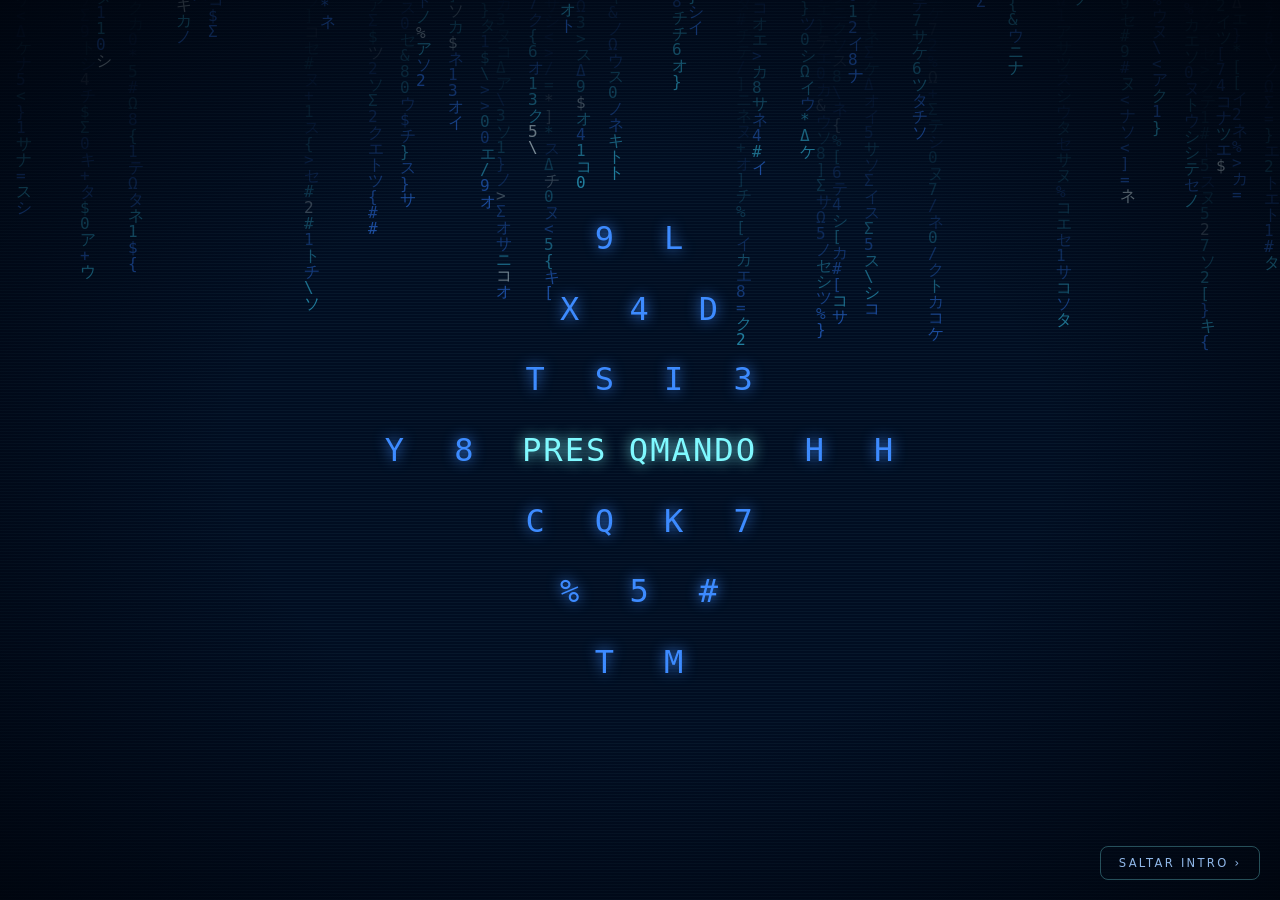
==== index.html @ 2c7d04d0 "Add files via upload" ====
<!DOCTYPE html>
<html lang="es">
<head>
<meta charset="UTF-8">
<meta name="viewport" content="width=device-width, initial-scale=1.0">
<meta http-equiv="refresh" content="0; url=public/index.html">
<title>Cats Frost</title>
<style>html{background:#01060f;color:#cfefff;font-family:system-ui,sans-serif}body{display:grid;place-items:center;height:100vh;margin:0}a{color:#7df9ff}</style>
</head>
<body>
<p>Abriendo Cats Frost… <a href="public/index.html">Entrar</a></p>
<script>location.replace('public/index.html');</script>
</body>
</html>
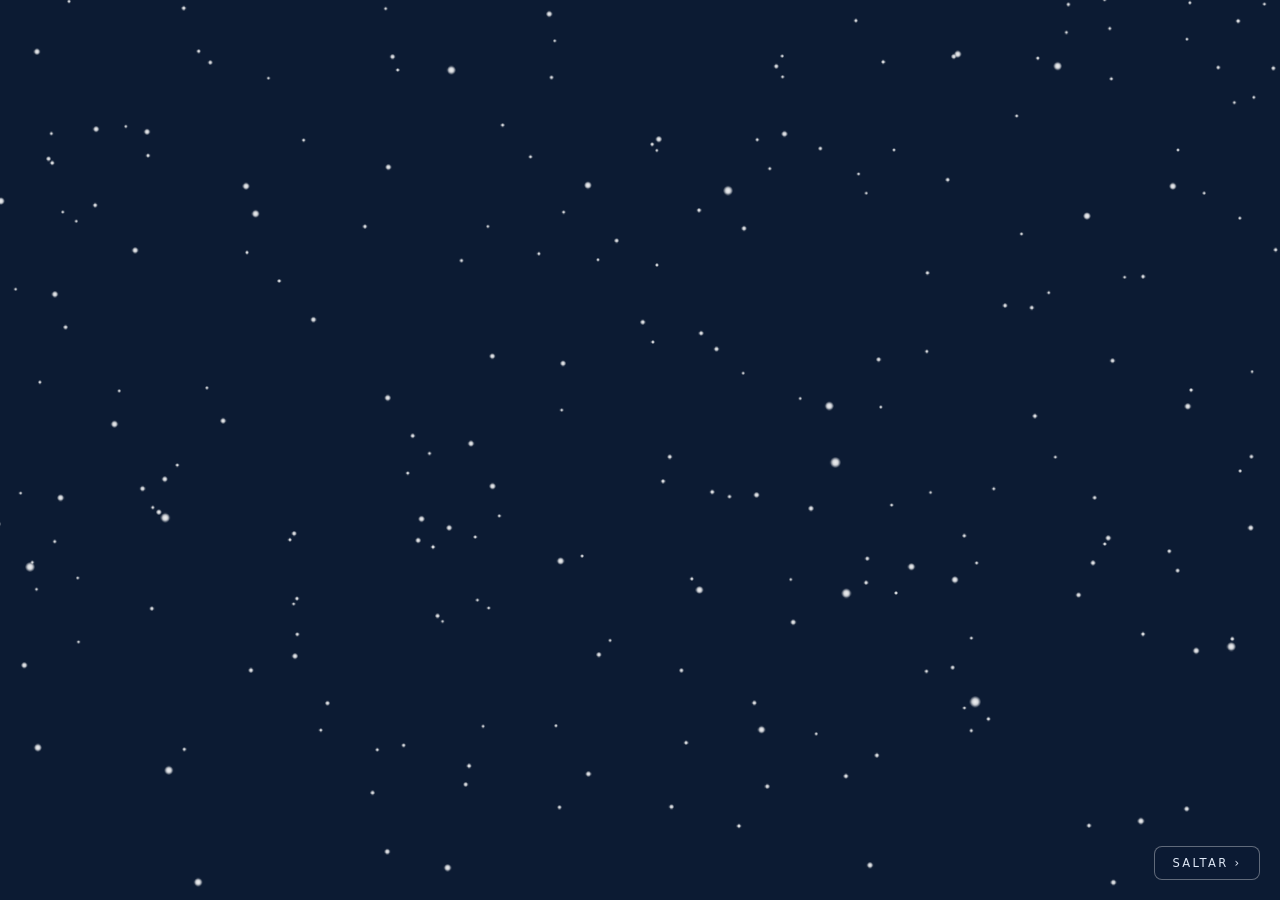
==== commit 882a4094: "Add files via upload" ====
--- a/index.html
+++ b/index.html
@@ -1,14 +1,160 @@
 <!DOCTYPE html>
 <html lang="es">
 <head>
-<meta charset="UTF-8">
-<meta name="viewport" content="width=device-width, initial-scale=1.0">
-<meta http-equiv="refresh" content="0; url=public/index.html">
-<title>Cats Frost</title>
-<style>html{background:#01060f;color:#cfefff;font-family:system-ui,sans-serif}body{display:grid;place-items:center;height:100vh;margin:0}a{color:#7df9ff}</style>
+	<meta charset="UTF-8">
+	<meta name="viewport" content="width=device-width, initial-scale=1.0">
+	<meta name="theme-color" content="#01060f">
+	<title>Cats Frost</title>
+	<link rel="icon" href="assets/gato-lentes-thumb.jpg">
+	<link rel="stylesheet" href="./style.css">
 </head>
-<body>
-<p>Abriendo Cats Frost… <a href="public/index.html">Entrar</a></p>
-<script>location.replace('public/index.html');</script>
+<body data-screen="intro" data-scene="off">
+
+	<!-- Galaxia 3D (solo se dibuja en la pantalla de carpetas) -->
+	<canvas id="scene" class="scene" role="img" aria-label="Una galaxia con una cuadrícula brillante que se curva alrededor de estrellas y planetas"></canvas>
+
+	<!-- Fondo suave del inicio (versión difusa del video) -->
+	<div id="stage" aria-hidden="true">
+		<video id="ambient" src="assets/fondo.mp4" muted loop playsinline preload="auto" tabindex="-1"></video>
+	</div>
+
+	<!-- ===================== INICIO: acceso + concepto ===================== -->
+	<main id="home" class="screen">
+		<div class="frame">
+			<video id="bgvideo" src="assets/fondo.mp4" poster="assets/fondo-poster.jpg" muted loop playsinline preload="auto" aria-label="Video del gato"></video>
+			<button id="soundBtn" class="icon-btn" type="button">Sonido: no</button>
+		</div>
+
+		<div class="panel" id="panel">
+			<!-- Acceso: usuario / administrador -->
+			<section id="gate" class="view">
+				<p class="eyebrow">Acceso</p>
+				<h1 class="brand" id="brand"></h1>
+				<p class="lead" id="tagline"></p>
+
+				<div class="roles">
+					<button class="role" id="btnUser" type="button">
+						<span class="role-ic" aria-hidden="true">🐾</span>
+						<strong>Usuario</strong>
+						<small>Mira el video y el tráiler, y descarga el juego.</small>
+					</button>
+					<button class="role" id="btnAdmin" type="button">
+						<span class="role-ic" aria-hidden="true">🔐</span>
+						<strong id="adminTitle">Administrador</strong>
+						<small>Publica videos y archivos para todos.</small>
+					</button>
+				</div>
+
+				<form id="adminForm" class="admin-form hidden" autocomplete="off">
+					<label for="adminPass">Contraseña de administrador</label>
+					<div class="row">
+						<input id="adminPass" type="password" autocomplete="current-password" spellcheck="false" required>
+						<button class="btn primary" type="submit" id="adminSubmit">Entrar</button>
+					</div>
+				</form>
+				<p class="msg" id="gateMsg" role="alert"></p>
+			</section>
+
+			<!-- Concepto del juego -->
+			<section id="concept" class="view hidden">
+				<p class="eyebrow">Concepto del juego</p>
+				<h2 class="brand sm" id="brand2"></h2>
+				<p class="lead" id="lead"></p>
+				<div class="cards" id="cards"></div>
+				<div class="art" id="art"></div>
+				<div class="cta-row">
+					<button class="btn primary big" id="goGalaxy" type="button">Ir a descargar el juego →</button>
+					<button class="btn ghost" id="backGate" type="button">← Cambiar modo</button>
+				</div>
+			</section>
+		</div>
+	</main>
+
+	<!-- ===================== GALAXIA con carpetas ===================== -->
+	<main id="galaxy" class="screen">
+		<header class="gx-head">
+			<h2 id="gxTitle"></h2>
+			<p>Elige una carpeta</p>
+		</header>
+		<div id="orbit" aria-label="Carpetas"></div>
+		<button class="btn gx-back" id="gxBack" type="button">← Inicio</button>
+		<p id="fallback" class="fallback" hidden>La galaxia necesita un navegador con WebGL 2. Las carpetas siguen funcionando.</p>
+	</main>
+
+	<footer id="hints" class="hints">
+		<span><b>Arrastra</b> el espacio para girarlo</span>
+		<span class="for-mouse"><b>Rueda</b> para acercar</span>
+		<span class="for-touch"><b>Pellizca</b> para acercar</span>
+		<span class="for-mouse"><b>Doble clic</b> para crear un planeta</span>
+		<span class="for-touch"><b>Doble toque</b> para crear un planeta</span>
+	</footer>
+
+	<!-- Modo actual (usuario / administrador) -->
+	<div id="chip" class="chip hidden">
+		<span class="dot" aria-hidden="true"></span>
+		<span id="chipText"></span>
+		<button class="btn mini" id="chipBtn" type="button"></button>
+	</div>
+
+	<!-- ===================== VENTANA GIGANTE de cada carpeta ===================== -->
+	<div id="win" class="win" role="dialog" aria-modal="true" aria-labelledby="winTitle">
+		<header class="win-head">
+			<div class="win-titles">
+				<h2 id="winTitle"></h2>
+				<p id="winSub"></p>
+			</div>
+			<span class="pill" id="winRole"></span>
+			<button class="btn" id="winClose" type="button">Salir ✕</button>
+		</header>
+		<div class="win-body" id="winBody"></div>
+	</div>
+
+	<div id="lightbox" role="dialog" aria-modal="true" aria-label="Imagen ampliada">
+		<button class="btn close" id="lbClose" type="button">Cerrar ✕</button>
+		<button class="btn nav prev" id="lbPrev" type="button" aria-label="Anterior">‹</button>
+		<figure>
+			<img id="lbImg" src="" alt="">
+			<figcaption id="lbCap"></figcaption>
+		</figure>
+		<button class="btn nav next" id="lbNext" type="button" aria-label="Siguiente">›</button>
+	</div>
+
+	<canvas id="snow" aria-hidden="true"></canvas>
+
+	<!-- ===================== BIENVENIDA (presentación 3D, primera pantalla) ===================== -->
+	<div id="bienvenida" aria-label="Presentación de bienvenida">
+		<button id="bvSkip" type="button">Saltar ›</button>
+	</div>
+
+	<!-- ===================== INTRO modo hacker ===================== -->
+	<div id="intro">
+		<canvas id="rain"></canvas>
+		<div class="scan" aria-hidden="true"></div>
+		<main>
+			<div class="slide">
+				<div class="row"><p>Presentando</p><p>Presentando</p></div>
+				<div class="row"><p>Presentando</p><p>Presentando</p><p>Presentando</p></div>
+				<div class="row"><p>Presentando</p><p>Presentando</p><p>Presentando</p><p>Presentando</p></div>
+				<div class="row"><p>Presentando</p><p>Presentando</p><p class="center" id="introCenter">Presentando</p><p>Presentando</p><p>Presentando</p></div>
+				<div class="row"><p>Presentando</p><p>Presentando</p><p>Presentando</p><p>Presentando</p></div>
+				<div class="row"><p>Presentando</p><p>Presentando</p><p>Presentando</p></div>
+				<div class="row"><p>Presentando</p><p>Presentando</p></div>
+			</div>
+			<div class="slide features" id="features"></div>
+			<div class="slide final">
+				<p id="introTitle" class="big"></p>
+				<p id="introSub" class="sub"></p>
+			</div>
+		</main>
+	</div>
+	<button id="skip" type="button">Saltar intro ›</button>
+
+	<script src="./content.js"></script>
+	<script src="./app.js"></script>
+	<script src="./assets/anime.umd.min.js"></script>
+	<script src="./intro.js"></script>
+	<script src="./bienvenida.js"></script>
+	<script src="./script.js"></script>
+	<script src="./snow.js"></script>
 </body>
 </html>
--- a/style.css
+++ b/style.css
@@ -0,0 +1,714 @@
+:root {
+	--bg: #01060f;
+	--ink: #e6f2ff;
+	--muted: #8fa6c9;
+	--cyan: #7df9ff;
+	--blue: #3d8bff;
+	--deep: #0a2a80;
+	--panel: rgba(4, 14, 34, 0.7);
+	--line: rgba(125, 249, 255, 0.22);
+	--danger: #ff6b8b;
+	--ok: #5dffb0;
+	color-scheme: dark;
+
+	/* Alto del video vertical (nunca más que su tamaño real, para que se vea nítido) */
+	--H: min(calc(100vh - 8rem), 1024px);
+}
+
+@supports (height: 100dvh) {
+	:root { --H: min(calc(100dvh - 8rem), 1024px); }
+}
+
+* { box-sizing: border-box; }
+
+html, body { margin: 0; height: 100%; }
+
+body {
+	overflow: hidden;
+	background: var(--bg);
+	color: var(--ink);
+	font-family: ui-sans-serif, system-ui, -apple-system, "Segoe UI", Roboto, sans-serif;
+	-webkit-font-smoothing: antialiased;
+}
+
+.hidden { display: none !important; }
+
+button { font-family: inherit; }
+
+/* ================= Botones ================= */
+.btn, .icon-btn {
+	display: inline-flex;
+	align-items: center;
+	justify-content: center;
+	gap: 0.5rem;
+	background: rgba(4, 14, 34, 0.6);
+	border: 1px solid rgba(125, 249, 255, 0.3);
+	color: #d6ecff;
+	padding: 0.65rem 1.1rem;
+	font-size: 0.72rem;
+	letter-spacing: 0.16em;
+	text-transform: uppercase;
+	cursor: pointer;
+	text-decoration: none;
+	border-radius: 10px;
+	backdrop-filter: blur(8px);
+	transition: transform 0.2s ease, border-color 0.2s ease, background 0.2s ease, box-shadow 0.2s ease, color 0.2s ease;
+}
+
+.btn:hover, .icon-btn:hover { color: #fff; border-color: var(--cyan); box-shadow: 0 0 22px rgba(125, 249, 255, 0.25); }
+.btn:focus-visible, .icon-btn:focus-visible, .role:focus-visible, .vpick:focus-visible, .art-thumb:focus-visible { outline: 2px solid var(--cyan); outline-offset: 2px; }
+.btn:disabled { opacity: 0.5; cursor: not-allowed; }
+
+.btn.primary {
+	background: linear-gradient(135deg, #2f7bff, #1ec8ff);
+	border-color: transparent;
+	color: #02122c;
+	font-weight: 700;
+}
+.btn.primary:hover { box-shadow: 0 0 30px rgba(61, 139, 255, 0.6); transform: translateY(-1px); color: #02122c; }
+.btn.ghost { background: transparent; }
+.btn.danger { border-color: rgba(255, 107, 139, 0.45); color: #ffb4c4; }
+.btn.danger:hover { border-color: var(--danger); box-shadow: 0 0 22px rgba(255, 107, 139, 0.25); }
+.btn.big { padding: 0.95rem 1.6rem; font-size: 0.8rem; }
+.btn.mini { padding: 0.4rem 0.7rem; font-size: 0.62rem; }
+
+/* ================= Galaxia 3D ================= */
+.scene {
+	position: fixed;
+	inset: 0;
+	width: 100%;
+	height: 100%;
+	display: block;
+	cursor: grab;
+	touch-action: none;
+	user-select: none;
+	-webkit-user-select: none;
+	-webkit-touch-callout: none;
+	opacity: 0;
+	pointer-events: none;
+	transition: opacity 1.4s ease;
+}
+body[data-screen="galaxy"] .scene { opacity: 1; pointer-events: auto; }
+.scene.is-over-body { cursor: pointer; }
+.scene.is-orbiting, .scene.is-dragging { cursor: grabbing; }
+
+/* ================= Fondo difuso del inicio ================= */
+#stage {
+	position: fixed;
+	inset: 0;
+	z-index: 1;
+	overflow: hidden;
+	background: #000;
+	opacity: 0;
+	pointer-events: none;
+	transition: opacity 1.2s ease;
+}
+body[data-screen="home"] #stage { opacity: 1; }
+#stage video {
+	position: absolute;
+	inset: -8%;
+	width: 116%;
+	height: 116%;
+	object-fit: cover;
+	filter: blur(38px) brightness(0.45) saturate(1.3);
+}
+
+/* ================= Pantallas ================= */
+.screen {
+	position: fixed;
+	inset: 0;
+	z-index: 3;
+	opacity: 0;
+	visibility: hidden;
+	pointer-events: none;
+	transition: opacity 0.8s ease, visibility 0.8s;
+}
+.screen.active { opacity: 1; visibility: visible; pointer-events: auto; }
+
+/* ---------- Inicio ---------- */
+#home {
+	display: flex;
+	flex-direction: row;
+	justify-content: center;
+	align-items: center;
+	gap: 2.25rem;
+	padding: 4.5rem 2rem 2rem;
+}
+
+.frame {
+	position: relative;
+	flex: none;
+	height: var(--H);
+	aspect-ratio: 9 / 16;
+	border-radius: 18px;
+	overflow: hidden;
+	background: #000;
+	box-shadow: 0 0 0 1px rgba(125, 249, 255, 0.18), 0 30px 120px rgba(0, 0, 0, 0.75), 0 0 80px rgba(47, 123, 255, 0.18);
+}
+.frame video { display: block; width: 100%; height: 100%; object-fit: cover; }
+.frame .icon-btn { position: absolute; right: 0.7rem; bottom: 0.7rem; padding: 0.45rem 0.7rem; font-size: 0.6rem; }
+
+.panel {
+	flex: 1 1 0;
+	min-width: 0;
+	max-width: 640px;
+	max-height: var(--H);
+	overflow-y: auto;
+	padding: 2rem 2.1rem;
+	background: var(--panel);
+	border: 1px solid var(--line);
+	border-radius: 22px;
+	backdrop-filter: blur(16px);
+	box-shadow: 0 30px 100px rgba(0, 0, 0, 0.5), inset 0 1px 0 rgba(255, 255, 255, 0.05);
+	scrollbar-width: thin;
+	scrollbar-color: rgba(125, 249, 255, 0.35) transparent;
+}
+
+.view > * { animation: rise 0.7s cubic-bezier(0.2, 0.7, 0.2, 1) both; }
+.view > *:nth-child(2) { animation-delay: 0.05s; }
+.view > *:nth-child(3) { animation-delay: 0.1s; }
+.view > *:nth-child(4) { animation-delay: 0.15s; }
+.view > *:nth-child(5) { animation-delay: 0.2s; }
+.view > *:nth-child(6) { animation-delay: 0.25s; }
+@keyframes rise { from { opacity: 0; transform: translateY(14px); } to { opacity: 1; transform: none; } }
+
+.eyebrow {
+	margin: 0 0 0.6rem;
+	font: 600 0.72rem ui-monospace, Consolas, monospace;
+	letter-spacing: 0.32em;
+	text-transform: uppercase;
+	color: var(--cyan);
+}
+.eyebrow::before { content: "> "; opacity: 0.7; }
+
+.brand {
+	margin: 0 0 0.6rem;
+	font-size: clamp(2.2rem, 5.2vw, 3.8rem);
+	line-height: 1;
+	font-weight: 900;
+	letter-spacing: 0.1em;
+	background: linear-gradient(180deg, #ffffff 0%, #8ff7ff 45%, #3d8bff 100%);
+	-webkit-background-clip: text;
+	background-clip: text;
+	color: transparent;
+	filter: drop-shadow(0 0 22px rgba(61, 139, 255, 0.55));
+}
+.brand.sm { font-size: clamp(1.6rem, 3.4vw, 2.3rem); }
+
+.lead { margin: 0 0 1.4rem; color: #bcd0ee; line-height: 1.6; font-size: 0.98rem; }
+
+/* Acceso */
+.roles { display: grid; grid-template-columns: 1fr 1fr; gap: 0.9rem; }
+.role {
+	display: flex;
+	flex-direction: column;
+	align-items: flex-start;
+	gap: 0.35rem;
+	text-align: left;
+	padding: 1.1rem 1.1rem 1.2rem;
+	color: var(--ink);
+	background: linear-gradient(160deg, rgba(47, 123, 255, 0.16), rgba(4, 14, 34, 0.5));
+	border: 1px solid var(--line);
+	border-radius: 16px;
+	cursor: pointer;
+	transition: transform 0.25s ease, border-color 0.25s ease, box-shadow 0.25s ease;
+}
+.role:hover { transform: translateY(-3px); border-color: var(--cyan); box-shadow: 0 14px 40px rgba(61, 139, 255, 0.28); }
+.role-ic { font-size: 1.7rem; }
+.role strong { font-size: 1rem; letter-spacing: 0.04em; }
+.role small { color: var(--muted); line-height: 1.45; font-size: 0.8rem; }
+
+.admin-form { margin-top: 1rem; }
+.admin-form label { display: block; margin-bottom: 0.45rem; font-size: 0.72rem; letter-spacing: 0.18em; text-transform: uppercase; color: var(--cyan); }
+.row { display: flex; gap: 0.6rem; }
+input[type="password"] {
+	flex: 1;
+	min-width: 0;
+	padding: 0.7rem 0.9rem;
+	font: inherit;
+	color: var(--ink);
+	background: rgba(1, 8, 22, 0.85);
+	border: 1px solid var(--line);
+	border-radius: 10px;
+}
+input[type="password"]:focus { outline: none; border-color: var(--cyan); box-shadow: 0 0 0 3px rgba(125, 249, 255, 0.15); }
+
+.msg { min-height: 1.2em; margin: 0.8rem 0 0; font-size: 0.82rem; line-height: 1.45; }
+.msg.err { color: var(--danger); }
+.msg.warn { color: #ffd37a; }
+
+/* Concepto */
+.cards { display: grid; grid-template-columns: 1fr 1fr; gap: 0.75rem; margin-bottom: 1.1rem; }
+.card {
+	padding: 0.95rem 1rem 1.05rem;
+	background: rgba(47, 123, 255, 0.09);
+	border: 1px solid var(--line);
+	border-radius: 14px;
+	transition: transform 0.25s ease, border-color 0.25s ease;
+}
+.card:hover { transform: translateY(-2px); border-color: rgba(125, 249, 255, 0.5); }
+.card .ic { font-size: 1.35rem; }
+.card h3 { margin: 0.35rem 0 0.3rem; font-size: 0.95rem; letter-spacing: 0.03em; }
+.card p { margin: 0; font-size: 0.8rem; line-height: 1.5; color: #a9bfdf; }
+
+.art { display: flex; align-items: center; gap: 0.6rem; margin-bottom: 1.3rem; }
+.art-label { font: 600 0.66rem ui-monospace, Consolas, monospace; letter-spacing: 0.25em; text-transform: uppercase; color: var(--muted); margin-right: 0.2rem; }
+.art-thumb { width: 74px; height: 50px; padding: 0; border: 1px solid var(--line); border-radius: 8px; overflow: hidden; cursor: pointer; background: #000; transition: transform 0.2s ease, border-color 0.2s ease; }
+.art-thumb:hover { transform: translateY(-2px) scale(1.04); border-color: var(--cyan); }
+.art-thumb img { width: 100%; height: 100%; object-fit: cover; display: block; }
+
+.cta-row { display: flex; flex-wrap: wrap; gap: 0.7rem; align-items: center; }
+
+/* ---------- Galaxia ---------- */
+.gx-head { position: absolute; top: 1.6rem; left: 2rem; pointer-events: none; }
+.gx-head h2 {
+	margin: 0;
+	font-size: 1.05rem;
+	letter-spacing: 0.4em;
+	font-weight: 800;
+	text-transform: uppercase;
+	color: var(--cyan);
+	text-shadow: 0 0 18px rgba(61, 139, 255, 0.8);
+}
+.gx-head p { margin: 0.5rem 0 0; font: 0.75rem ui-monospace, Consolas, monospace; letter-spacing: 0.2em; text-transform: uppercase; color: var(--muted); }
+.gx-back { position: absolute; left: 2rem; bottom: 1.6rem; }
+.fallback { position: absolute; left: 2rem; right: 2rem; top: 5.5rem; margin: 0; font-size: 0.85rem; color: #ffb36b; }
+
+#orbit { position: absolute; inset: 0; pointer-events: none; }
+
+.folder {
+	position: absolute;
+	left: 50%;
+	top: 50%;
+	width: clamp(120px, 15vw, 190px);
+	display: flex;
+	flex-direction: column;
+	align-items: center;
+	gap: 0.3rem;
+	padding: 0;
+	background: none;
+	border: 0;
+	color: #eaf6ff;
+	cursor: pointer;
+	opacity: 0;
+	pointer-events: none;
+	touch-action: none;
+	will-change: transform, opacity;
+	-webkit-tap-highlight-color: transparent;
+}
+.f-icon { position: relative; width: 100%; display: block; }
+.f-icon svg { display: block; width: 100%; height: auto; filter: drop-shadow(0 0 16px rgba(61, 139, 255, 0.7)); transition: filter 0.3s ease, transform 0.3s ease; }
+.folder:hover .f-icon svg, .folder:focus-visible .f-icon svg { filter: drop-shadow(0 0 30px rgba(125, 249, 255, 1)); transform: translateY(-4px); }
+.folder:focus-visible { outline: none; }
+.f-name { font-size: 1rem; font-weight: 800; letter-spacing: 0.16em; text-transform: uppercase; text-shadow: 0 0 14px rgba(0, 0, 0, 0.9); }
+.f-sub { font-size: 0.72rem; letter-spacing: 0.1em; color: #a9c6ee; text-shadow: 0 0 10px #000; }
+.f-count {
+	position: absolute;
+	top: -0.4rem;
+	right: 8%;
+	min-width: 1.5rem;
+	padding: 0.15rem 0.45rem;
+	font-size: 0.7rem;
+	font-weight: 800;
+	text-align: center;
+	color: #02122c;
+	background: var(--cyan);
+	border-radius: 999px;
+	box-shadow: 0 0 14px rgba(125, 249, 255, 0.7);
+}
+
+/* Pistas de la galaxia */
+.hints {
+	position: fixed;
+	right: 1rem;
+	bottom: 1.5rem;
+	left: 1rem;
+	z-index: 2;
+	display: none;
+	flex-wrap: wrap;
+	justify-content: center;
+	gap: 0.4rem 1.5rem;
+	padding: 0 8rem;
+	font-size: 0.76rem;
+	color: var(--muted);
+	text-shadow: 0 0 0.5rem #000;
+	pointer-events: none;
+	transition: opacity 1.2s ease;
+}
+body[data-screen="galaxy"] .hints { display: flex; }
+.hints b { font-weight: 600; color: var(--ink); }
+.hints .for-touch { display: none; }
+@media (pointer: coarse) {
+	.hints .for-mouse { display: none; }
+	.hints .for-touch { display: inline; }
+}
+.hints.is-quiet { opacity: 0.3; }
+
+/* ---------- Modo (usuario / administrador) ---------- */
+.chip {
+	position: fixed;
+	top: 1.2rem;
+	right: 1.4rem;
+	z-index: 35;
+	display: flex;
+	align-items: center;
+	gap: 0.7rem;
+	padding: 0.4rem 0.45rem 0.4rem 0.9rem;
+	font-size: 0.72rem;
+	letter-spacing: 0.12em;
+	text-transform: uppercase;
+	color: #cfe6ff;
+	background: rgba(4, 14, 34, 0.65);
+	border: 1px solid var(--line);
+	border-radius: 999px;
+	backdrop-filter: blur(10px);
+}
+.chip .dot { width: 8px; height: 8px; border-radius: 50%; background: var(--blue); box-shadow: 0 0 10px var(--blue); }
+.chip.admin .dot { background: var(--ok); box-shadow: 0 0 10px var(--ok); }
+.chip .btn { border-radius: 999px; }
+
+/* ================= Ventana gigante ================= */
+.win {
+	position: fixed;
+	inset: 0;
+	z-index: 60;
+	display: flex;
+	flex-direction: column;
+	opacity: 0;
+	visibility: hidden;
+	transform: scale(0.97);
+	transition: opacity 0.35s ease, transform 0.35s ease, visibility 0.35s;
+	background:
+		radial-gradient(1100px 700px at 78% -10%, rgba(47, 123, 255, 0.28), transparent 62%),
+		radial-gradient(900px 600px at 0% 115%, rgba(125, 249, 255, 0.14), transparent 60%),
+		linear-gradient(rgba(125, 249, 255, 0.035) 1px, transparent 1px) 0 0 / 100% 48px,
+		linear-gradient(90deg, rgba(125, 249, 255, 0.035) 1px, transparent 1px) 0 0 / 48px 100%,
+		#020a1c;
+}
+.win.open { opacity: 1; visibility: visible; transform: none; }
+
+.win-head {
+	flex: none;
+	display: flex;
+	align-items: center;
+	gap: 1rem;
+	padding: 1rem 1.6rem;
+	border-bottom: 1px solid var(--line);
+	background: rgba(2, 10, 28, 0.7);
+	backdrop-filter: blur(10px);
+}
+.win-titles { flex: 1; min-width: 0; }
+.win-head h2 { margin: 0; font-size: 1.3rem; letter-spacing: 0.22em; text-transform: uppercase; color: var(--cyan); text-shadow: 0 0 16px rgba(61, 139, 255, 0.7); }
+.win-head p { margin: 0.25rem 0 0; font-size: 0.8rem; color: var(--muted); }
+.pill { padding: 0.3rem 0.8rem; font-size: 0.66rem; letter-spacing: 0.16em; text-transform: uppercase; border: 1px solid var(--line); border-radius: 999px; color: #b9d3f5; }
+.pill.admin { color: var(--ok); border-color: rgba(93, 255, 176, 0.45); }
+
+.win-body { flex: 1; min-height: 0; padding: 1.2rem 1.6rem 1.6rem; overflow: auto; }
+
+.empty { margin: 2rem auto; text-align: center; color: var(--muted); font-size: 0.95rem; }
+
+/* Video / tráiler */
+.vwin { height: 100%; display: grid; grid-template-rows: minmax(0, 1fr); grid-template-columns: minmax(0, 1fr) 340px; gap: 1.2rem; }
+.vstage {
+	position: relative;
+	min-height: 0;
+	display: grid;
+	place-items: center;
+	background: #000;
+	border: 1px solid var(--line);
+	border-radius: 16px;
+	overflow: hidden;
+	box-shadow: 0 30px 100px rgba(0, 0, 0, 0.6), 0 0 60px rgba(47, 123, 255, 0.12);
+}
+.vstage video { position: absolute; inset: 0; width: 100%; height: 100%; object-fit: contain; background: #000; }
+.vstage .empty.over { position: absolute; margin: 0; padding: 1rem; }
+.vside { min-height: 0; display: flex; flex-direction: column; gap: 0.9rem; overflow: auto; }
+.vlist { display: flex; flex-direction: column; gap: 0.5rem; }
+.vitem { display: flex; align-items: stretch; gap: 0.4rem; }
+.vpick {
+	flex: 1;
+	min-width: 0;
+	display: flex;
+	align-items: center;
+	gap: 0.8rem;
+	padding: 0.7rem 0.85rem;
+	text-align: left;
+	color: var(--ink);
+	background: rgba(47, 123, 255, 0.08);
+	border: 1px solid var(--line);
+	border-radius: 12px;
+	cursor: pointer;
+	transition: border-color 0.2s ease, background 0.2s ease;
+}
+.vpick:hover { border-color: rgba(125, 249, 255, 0.55); }
+.vitem.on .vpick { background: rgba(47, 123, 255, 0.24); border-color: var(--cyan); }
+.play { flex: none; width: 34px; height: 34px; display: grid; place-items: center; font-size: 0.8rem; color: #02122c; background: linear-gradient(135deg, #2f7bff, #1ec8ff); border-radius: 50%; }
+.vtext { min-width: 0; display: flex; flex-direction: column; gap: 0.15rem; }
+.vtext strong { font-size: 0.88rem; overflow: hidden; text-overflow: ellipsis; white-space: nowrap; }
+.vtext small { font-size: 0.72rem; color: var(--muted); }
+
+/* Subida (administrador) */
+.upload { display: flex; flex-direction: column; gap: 0.5rem; }
+.dz {
+	display: flex;
+	flex-direction: column;
+	gap: 0.3rem;
+	align-items: center;
+	text-align: center;
+	padding: 1rem;
+	cursor: pointer;
+	border: 1.5px dashed rgba(93, 255, 176, 0.5);
+	border-radius: 14px;
+	background: rgba(93, 255, 176, 0.05);
+	transition: background 0.2s ease, border-color 0.2s ease;
+}
+.dz:hover, .dz.over { background: rgba(93, 255, 176, 0.13); border-color: var(--ok); }
+.dz strong { font-size: 0.88rem; letter-spacing: 0.06em; }
+.dz span { font-size: 0.75rem; color: var(--muted); }
+.prog { height: 8px; overflow: hidden; border-radius: 99px; background: rgba(255, 255, 255, 0.1); }
+.prog i { display: block; height: 100%; width: 0; background: linear-gradient(90deg, #2f7bff, #5dffb0); transition: width 0.15s linear; }
+.note { padding: 0.9rem; font-size: 0.8rem; line-height: 1.5; color: #ffd37a; border: 1px solid rgba(255, 211, 122, 0.35); border-radius: 12px; background: rgba(255, 211, 122, 0.06); }
+.note p { margin: 0 0 0.7rem; }
+
+/* Descargas */
+.dwin { display: flex; flex-direction: column; gap: 1.1rem; max-width: 1000px; margin: 0 auto; }
+.dwin .upload { max-width: 460px; }
+.dgrid { display: grid; grid-template-columns: repeat(auto-fill, minmax(300px, 1fr)); gap: 0.9rem; }
+.dcard {
+	display: grid;
+	grid-template-columns: auto 1fr;
+	gap: 0.9rem;
+	align-items: center;
+	padding: 1rem;
+	background: rgba(47, 123, 255, 0.09);
+	border: 1px solid var(--line);
+	border-radius: 16px;
+}
+.badge { width: 58px; height: 58px; display: grid; place-items: center; font: 800 0.78rem ui-monospace, Consolas, monospace; letter-spacing: 0.08em; color: #02122c; background: linear-gradient(135deg, #8ff7ff, #2f7bff); border-radius: 14px; }
+.dmeta { display: flex; flex-direction: column; gap: 0.2rem; min-width: 0; }
+.dmeta strong { overflow: hidden; text-overflow: ellipsis; white-space: nowrap; font-size: 0.95rem; }
+.dmeta span { font-size: 0.75rem; color: var(--muted); }
+.dact { grid-column: 1 / -1; display: flex; gap: 0.6rem; flex-wrap: wrap; }
+
+/* ================= Visor de imágenes ================= */
+#lightbox { position: fixed; inset: 0; z-index: 90; display: none; align-items: center; justify-content: center; background: rgba(0, 0, 0, 0.94); }
+#lightbox.open { display: flex; }
+#lightbox figure { margin: 0; display: flex; flex-direction: column; align-items: center; gap: 0.8rem; }
+#lightbox img { max-width: 90vw; max-height: 82vh; width: auto; height: auto; display: block; box-shadow: 0 20px 100px rgba(0, 0, 0, 0.8); }
+#lightbox figcaption { font-size: 0.75rem; letter-spacing: 0.2em; text-transform: uppercase; color: var(--muted); }
+#lightbox .nav { position: absolute; top: 50%; transform: translateY(-50%); font-size: 1.1rem; padding: 0.8rem 1rem; }
+#lightbox .prev { left: 1rem; }
+#lightbox .next { right: 1rem; }
+#lightbox .close { position: absolute; top: 1rem; right: 1rem; }
+
+/* ================= Intro modo hacker ================= */
+#intro {
+	position: fixed;
+	inset: 0;
+	z-index: 100;
+	display: flex;
+	justify-content: center;
+	align-items: center;
+	overflow: hidden;
+	color: #7df9ff;
+	background: #00040c;
+}
+#intro.wiping {
+	-webkit-mask-image: linear-gradient(to bottom, transparent 0%, transparent 34%, #000 66%, #000 100%);
+	mask-image: linear-gradient(to bottom, transparent 0%, transparent 34%, #000 66%, #000 100%);
+	-webkit-mask-size: 100% 300%;
+	mask-size: 100% 300%;
+	-webkit-mask-repeat: no-repeat;
+	mask-repeat: no-repeat;
+	-webkit-mask-position: 0 100%;
+	mask-position: 0 100%;
+}
+
+#rain { position: absolute; inset: 0; width: 100%; height: 100%; opacity: 0.55; }
+
+.scan {
+	position: absolute;
+	inset: 0;
+	pointer-events: none;
+	background:
+		radial-gradient(ellipse at center, transparent 45%, rgba(0, 4, 12, 0.85) 100%),
+		repeating-linear-gradient(0deg, rgba(125, 249, 255, 0.045) 0 1px, transparent 1px 3px);
+}
+.scan::after {
+	content: "";
+	position: absolute;
+	left: 0;
+	right: 0;
+	height: 22%;
+	top: -22%;
+	background: linear-gradient(transparent, rgba(61, 139, 255, 0.1), transparent);
+	animation: sweep 4.5s linear infinite;
+}
+@keyframes sweep { to { top: 100%; } }
+
+#intro main { position: relative; width: 100%; max-width: 1000px; aspect-ratio: 16 / 9; backface-visibility: hidden; }
+
+.slide {
+	opacity: 0;
+	width: 100%;
+	position: absolute;
+	inset: 0;
+	display: flex;
+	flex-direction: column;
+	justify-content: center;
+	align-items: center;
+}
+.slide .row { display: flex; justify-content: center; flex-wrap: nowrap; }
+.slide p {
+	margin: 1ch;
+	flex-shrink: 0;
+	line-height: 1;
+	white-space: nowrap;
+	font-size: clamp(0.7rem, 2.6vw, 2rem);
+	font-family: ui-monospace, "Cascadia Code", Menlo, Consolas, monospace;
+	text-transform: uppercase;
+	letter-spacing: 0.06em;
+	color: #7df9ff;
+	text-shadow: 0 0 14px currentColor;
+}
+.slide.final { gap: 1.4rem; }
+.slide p.big {
+	margin: 0;
+	font-size: clamp(2rem, 9.5vw, 7rem);
+	font-weight: 800;
+	letter-spacing: 0.14em;
+	text-shadow: 0 0 22px rgba(61, 139, 255, 0.95), 0 0 60px rgba(61, 139, 255, 0.55);
+}
+.slide p.sub { margin: 0; font-size: clamp(0.8rem, 2.1vw, 1.5rem); color: #6fd3ff; letter-spacing: 0.2em; }
+
+#skip {
+	position: fixed;
+	right: 1.25rem;
+	bottom: 1.25rem;
+	z-index: 110;
+	background: none;
+	border: 1px solid rgba(125, 249, 255, 0.3);
+	color: #8fb7e8;
+	padding: 0.55rem 1.1rem;
+	font-size: 0.72rem;
+	letter-spacing: 0.2em;
+	text-transform: uppercase;
+	cursor: pointer;
+	border-radius: 8px;
+}
+#skip:hover { color: #fff; border-color: var(--cyan); }
+
+/* ================= Pantallas angostas / verticales ================= */
+@media (max-width: 900px), (max-aspect-ratio: 1/1) {
+	#stage { display: none; }
+
+	#home {
+		display: block;
+		overflow-y: auto;
+		padding: 4.2rem 1rem 1.2rem;
+	}
+
+	/* El video vertical ocupa toda la pantalla (cubre sin deformarse) */
+	.frame {
+		position: fixed;
+		inset: 0;
+		z-index: 0;
+		width: 100%;
+		height: 100%;
+		aspect-ratio: auto;
+		border-radius: 0;
+		box-shadow: none;
+	}
+	.frame::after {
+		content: "";
+		position: absolute;
+		inset: 0;
+		pointer-events: none;
+		background: linear-gradient(rgba(0, 0, 0, 0.5), rgba(0, 0, 0, 0) 28%, rgba(0, 0, 0, 0.1) 45%, rgba(0, 0, 0, 0.7));
+	}
+	.frame .icon-btn { position: fixed; top: 4rem; left: 0.8rem; right: auto; bottom: auto; z-index: 36; }
+
+	.panel {
+		position: relative;
+		z-index: 1;
+		max-width: 620px;
+		max-height: none;
+		margin: 38vh auto 0;
+		padding: 1.4rem 1.2rem;
+		background: rgba(2, 8, 22, 0.8);
+	}
+	.roles, .cards { grid-template-columns: 1fr; }
+
+	.gx-head { left: 1.1rem; top: 1.1rem; }
+	.gx-back { left: 1rem; bottom: 1rem; }
+	.hints { padding: 0 0 3.4rem; gap: 0.3rem 1rem; font-size: 0.7rem; }
+
+	.chip { top: auto; bottom: 1rem; right: 1rem; }
+	body[data-screen="home"] .chip { top: 0.7rem; bottom: auto; right: 0.7rem; }
+
+	.win-head { padding: 0.8rem 1rem; }
+	.win-head h2 { font-size: 1.05rem; }
+	.pill { display: none; }
+	.win-body { padding: 0.9rem 1rem 1.2rem; }
+	.vwin { grid-template-columns: 1fr; grid-template-rows: minmax(300px, 60vh) auto; height: auto; }
+	.vstage { min-height: 300px; }
+	.vside { overflow: visible; }
+	.dgrid { grid-template-columns: 1fr; }
+}
+
+@media (max-width: 520px) {
+	.row { flex-direction: column; }
+}
+
+@media (prefers-reduced-motion: reduce) {
+	.view > * { animation: none; }
+	.scan::after { animation: none; }
+}
+
+/* ================= Nevada y tinte helado ================= */
+#snow { position: fixed; inset: 0; width: 100%; height: 100%; z-index: 70; pointer-events: none; }
+#stage::after {
+	content: ""; position: absolute; inset: 0;
+	background: linear-gradient(180deg, rgba(10, 40, 110, 0.55), rgba(2, 12, 40, 0.35) 55%, rgba(125, 200, 255, 0.18));
+	mix-blend-mode: normal;
+}
+.panel { background: linear-gradient(180deg, rgba(8, 28, 66, 0.72), rgba(3, 12, 30, 0.78)); }
+@media (max-width: 900px), (max-aspect-ratio: 1/1) { .panel { background: rgba(2, 8, 22, 0.82); } }
+
+/* ---- Guardar en GitHub ---- */
+.note.gh { color: var(--ink); border-color: rgba(93, 255, 176, 0.4); background: rgba(93, 255, 176, 0.06); }
+.gh-row { display: flex; gap: 0.6rem; flex-wrap: wrap; margin-bottom: 0.5rem; }
+.gh-pick { display: block; margin-bottom: 0.4rem; font-size: 0.78rem; color: var(--muted); word-break: break-all; }
+.gh-small { margin: 0.5rem 0 0; font-size: 0.72rem; color: var(--muted); }
+.gh-small a { color: var(--cyan); }
+.gh-f { display: block; margin-bottom: 0.6rem; }
+.gh-f span { display: block; margin-bottom: 0.25rem; font-size: 0.7rem; letter-spacing: 0.1em; text-transform: uppercase; color: var(--cyan); }
+.gh-in { width: 100%; padding: 0.55rem 0.7rem; font: inherit; color: var(--ink); background: rgba(1, 8, 22, 0.85); border: 1px solid var(--line); border-radius: 8px; }
+.gh-in:focus { outline: none; border-color: var(--cyan); }
+
+/* ===== Bienvenida 3D (primera pantalla) ===== */
+#bienvenida {
+	position: fixed;
+	inset: 0;
+	z-index: 10000;
+	background: #0c1b33;
+	overflow: hidden;
+	transition: opacity 0.8s ease;
+}
+#bienvenida.bye { opacity: 0; pointer-events: none; }
+#bvSkip {
+	position: fixed;
+	right: 1.25rem;
+	bottom: 1.25rem;
+	z-index: 10001;
+	background: rgba(12, 27, 51, 0.55);
+	border: 1px solid rgba(255, 255, 255, 0.35);
+	color: #dfe8f6;
+	padding: 0.55rem 1.1rem;
+	font-size: 0.72rem;
+	letter-spacing: 0.2em;
+	text-transform: uppercase;
+	cursor: pointer;
+	border-radius: 8px;
+}
+#bvSkip:hover { color: #fff; border-color: #ffd166; }
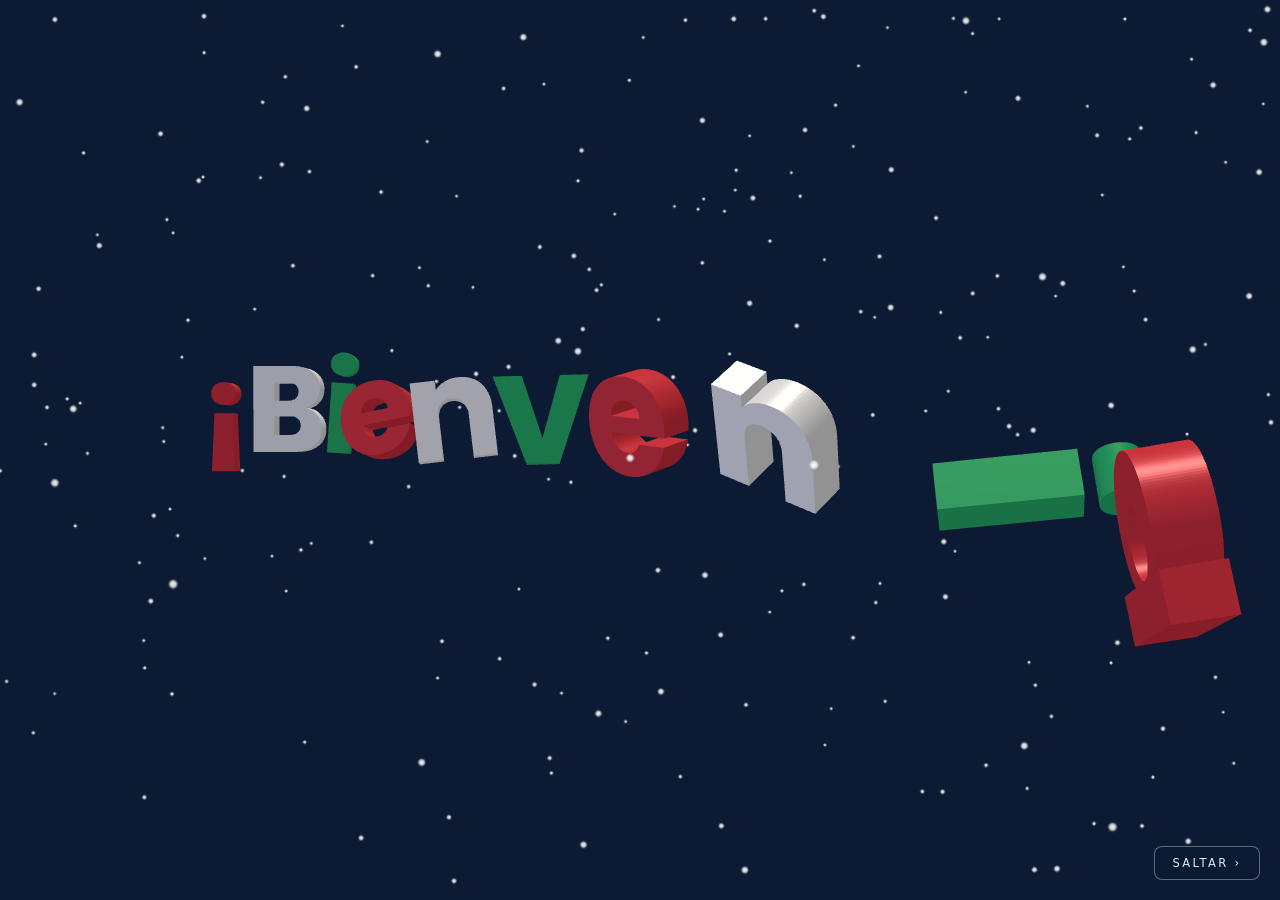
==== commit 10e48f3a: "Add files via upload" ====
--- a/index.html
+++ b/index.html
@@ -1,160 +1,14 @@
 <!DOCTYPE html>
 <html lang="es">
 <head>
-	<meta charset="UTF-8">
-	<meta name="viewport" content="width=device-width, initial-scale=1.0">
-	<meta name="theme-color" content="#01060f">
-	<title>Cats Frost</title>
-	<link rel="icon" href="assets/gato-lentes-thumb.jpg">
-	<link rel="stylesheet" href="./style.css">
+<meta charset="UTF-8">
+<meta name="viewport" content="width=device-width, initial-scale=1.0">
+<title>Cats Frost</title>
+<meta http-equiv="refresh" content="0; url=public/index.html">
+<style>html,body{margin:0;height:100%;background:#0c1b33;color:#dfe8f6;font:16px system-ui,sans-serif;display:grid;place-items:center}</style>
 </head>
-<body data-screen="intro" data-scene="off">
-
-	<!-- Galaxia 3D (solo se dibuja en la pantalla de carpetas) -->
-	<canvas id="scene" class="scene" role="img" aria-label="Una galaxia con una cuadrícula brillante que se curva alrededor de estrellas y planetas"></canvas>
-
-	<!-- Fondo suave del inicio (versión difusa del video) -->
-	<div id="stage" aria-hidden="true">
-		<video id="ambient" src="assets/fondo.mp4" muted loop playsinline preload="auto" tabindex="-1"></video>
-	</div>
-
-	<!-- ===================== INICIO: acceso + concepto ===================== -->
-	<main id="home" class="screen">
-		<div class="frame">
-			<video id="bgvideo" src="assets/fondo.mp4" poster="assets/fondo-poster.jpg" muted loop playsinline preload="auto" aria-label="Video del gato"></video>
-			<button id="soundBtn" class="icon-btn" type="button">Sonido: no</button>
-		</div>
-
-		<div class="panel" id="panel">
-			<!-- Acceso: usuario / administrador -->
-			<section id="gate" class="view">
-				<p class="eyebrow">Acceso</p>
-				<h1 class="brand" id="brand"></h1>
-				<p class="lead" id="tagline"></p>
-
-				<div class="roles">
-					<button class="role" id="btnUser" type="button">
-						<span class="role-ic" aria-hidden="true">🐾</span>
-						<strong>Usuario</strong>
-						<small>Mira el video y el tráiler, y descarga el juego.</small>
-					</button>
-					<button class="role" id="btnAdmin" type="button">
-						<span class="role-ic" aria-hidden="true">🔐</span>
-						<strong id="adminTitle">Administrador</strong>
-						<small>Publica videos y archivos para todos.</small>
-					</button>
-				</div>
-
-				<form id="adminForm" class="admin-form hidden" autocomplete="off">
-					<label for="adminPass">Contraseña de administrador</label>
-					<div class="row">
-						<input id="adminPass" type="password" autocomplete="current-password" spellcheck="false" required>
-						<button class="btn primary" type="submit" id="adminSubmit">Entrar</button>
-					</div>
-				</form>
-				<p class="msg" id="gateMsg" role="alert"></p>
-			</section>
-
-			<!-- Concepto del juego -->
-			<section id="concept" class="view hidden">
-				<p class="eyebrow">Concepto del juego</p>
-				<h2 class="brand sm" id="brand2"></h2>
-				<p class="lead" id="lead"></p>
-				<div class="cards" id="cards"></div>
-				<div class="art" id="art"></div>
-				<div class="cta-row">
-					<button class="btn primary big" id="goGalaxy" type="button">Ir a descargar el juego →</button>
-					<button class="btn ghost" id="backGate" type="button">← Cambiar modo</button>
-				</div>
-			</section>
-		</div>
-	</main>
-
-	<!-- ===================== GALAXIA con carpetas ===================== -->
-	<main id="galaxy" class="screen">
-		<header class="gx-head">
-			<h2 id="gxTitle"></h2>
-			<p>Elige una carpeta</p>
-		</header>
-		<div id="orbit" aria-label="Carpetas"></div>
-		<button class="btn gx-back" id="gxBack" type="button">← Inicio</button>
-		<p id="fallback" class="fallback" hidden>La galaxia necesita un navegador con WebGL 2. Las carpetas siguen funcionando.</p>
-	</main>
-
-	<footer id="hints" class="hints">
-		<span><b>Arrastra</b> el espacio para girarlo</span>
-		<span class="for-mouse"><b>Rueda</b> para acercar</span>
-		<span class="for-touch"><b>Pellizca</b> para acercar</span>
-		<span class="for-mouse"><b>Doble clic</b> para crear un planeta</span>
-		<span class="for-touch"><b>Doble toque</b> para crear un planeta</span>
-	</footer>
-
-	<!-- Modo actual (usuario / administrador) -->
-	<div id="chip" class="chip hidden">
-		<span class="dot" aria-hidden="true"></span>
-		<span id="chipText"></span>
-		<button class="btn mini" id="chipBtn" type="button"></button>
-	</div>
-
-	<!-- ===================== VENTANA GIGANTE de cada carpeta ===================== -->
-	<div id="win" class="win" role="dialog" aria-modal="true" aria-labelledby="winTitle">
-		<header class="win-head">
-			<div class="win-titles">
-				<h2 id="winTitle"></h2>
-				<p id="winSub"></p>
-			</div>
-			<span class="pill" id="winRole"></span>
-			<button class="btn" id="winClose" type="button">Salir ✕</button>
-		</header>
-		<div class="win-body" id="winBody"></div>
-	</div>
-
-	<div id="lightbox" role="dialog" aria-modal="true" aria-label="Imagen ampliada">
-		<button class="btn close" id="lbClose" type="button">Cerrar ✕</button>
-		<button class="btn nav prev" id="lbPrev" type="button" aria-label="Anterior">‹</button>
-		<figure>
-			<img id="lbImg" src="" alt="">
-			<figcaption id="lbCap"></figcaption>
-		</figure>
-		<button class="btn nav next" id="lbNext" type="button" aria-label="Siguiente">›</button>
-	</div>
-
-	<canvas id="snow" aria-hidden="true"></canvas>
-
-	<!-- ===================== BIENVENIDA (presentación 3D, primera pantalla) ===================== -->
-	<div id="bienvenida" aria-label="Presentación de bienvenida">
-		<button id="bvSkip" type="button">Saltar ›</button>
-	</div>
-
-	<!-- ===================== INTRO modo hacker ===================== -->
-	<div id="intro">
-		<canvas id="rain"></canvas>
-		<div class="scan" aria-hidden="true"></div>
-		<main>
-			<div class="slide">
-				<div class="row"><p>Presentando</p><p>Presentando</p></div>
-				<div class="row"><p>Presentando</p><p>Presentando</p><p>Presentando</p></div>
-				<div class="row"><p>Presentando</p><p>Presentando</p><p>Presentando</p><p>Presentando</p></div>
-				<div class="row"><p>Presentando</p><p>Presentando</p><p class="center" id="introCenter">Presentando</p><p>Presentando</p><p>Presentando</p></div>
-				<div class="row"><p>Presentando</p><p>Presentando</p><p>Presentando</p><p>Presentando</p></div>
-				<div class="row"><p>Presentando</p><p>Presentando</p><p>Presentando</p></div>
-				<div class="row"><p>Presentando</p><p>Presentando</p></div>
-			</div>
-			<div class="slide features" id="features"></div>
-			<div class="slide final">
-				<p id="introTitle" class="big"></p>
-				<p id="introSub" class="sub"></p>
-			</div>
-		</main>
-	</div>
-	<button id="skip" type="button">Saltar intro ›</button>
-
-	<script src="./content.js"></script>
-	<script src="./app.js"></script>
-	<script src="./assets/anime.umd.min.js"></script>
-	<script src="./intro.js"></script>
-	<script src="./bienvenida.js"></script>
-	<script src="./script.js"></script>
-	<script src="./snow.js"></script>
+<body>
+<p>Cargando… <a href="public/index.html" style="color:#7df9ff">entrar</a></p>
+<script>location.replace('public/index.html');</script>
 </body>
 </html>
